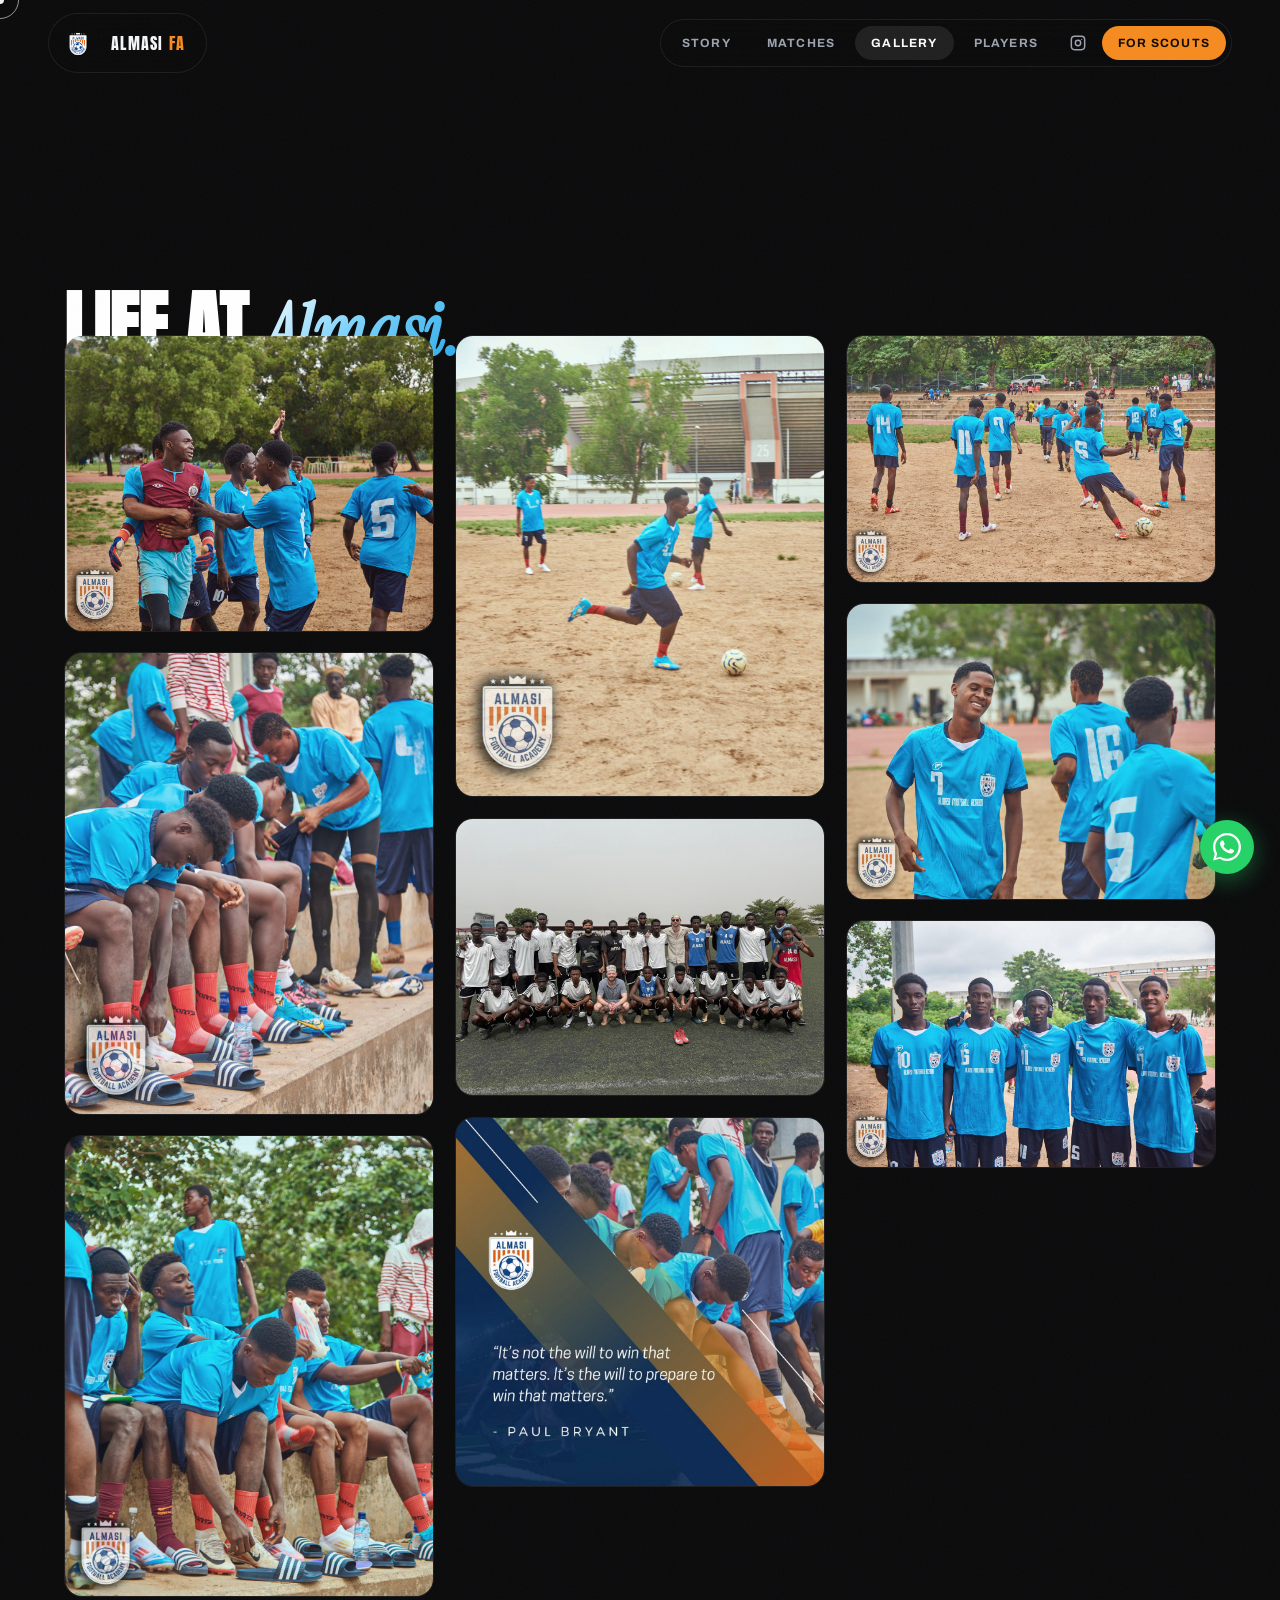
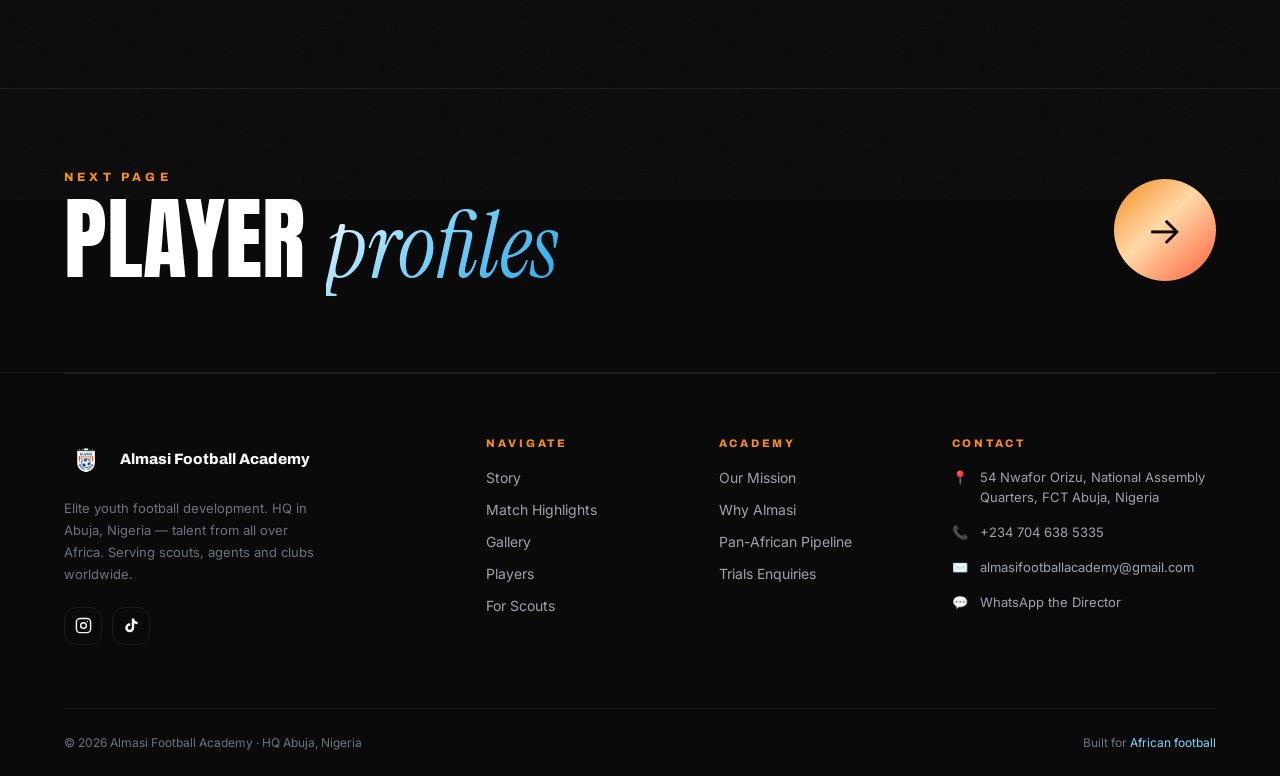
==== gallery.html @ 1447844f "Multi-page site: split long scroll into six pages Home, Story, Matches, Gallery, Players and For Sco" ====
<!DOCTYPE html>
<html lang="en">
<head>
<meta charset="UTF-8"/>
<meta name="viewport" content="width=device-width, initial-scale=1.0"/>
<title>Gallery — Almasi Football Academy</title>
<meta name="description" content="Almasi Football Academy develops elite youth football talent from across Africa. Scout-first. Veo-filmed. U13–U19. HQ in Abuja, Nigeria."/>
<link rel="icon" type="image/png" href="assets/brand/almasi-crest.png"/>
<link rel="preconnect" href="https://fonts.googleapis.com"/>
<link rel="preconnect" href="https://fonts.gstatic.com" crossorigin/>
<link href="https://fonts.googleapis.com/css2?family=Anton&family=Archivo:wght@400;500;600;700;800;900&family=Instrument+Serif:ital@0;1&family=Inter:wght@300;400;500;600&display=swap" rel="stylesheet"/>
<link rel="stylesheet" href="assets/css/site.css"/>
</head>
<body>


<div class="grain"></div>
<div class="cursor"><div class="cursor-ring"></div><div class="cursor-dot"></div></div>

<!-- NAV -->
<nav id="nav">
  <div class="nav-inner">
    <a href="index.html" class="nav-brand" data-hover>
      <img src="assets/brand/almasi-crest.png" alt="Almasi crest"/>
      <b>ALMASI <em>FA</em></b>
    </a>
    <div class="nav-links">
      <a href="story.html" data-hover>Story</a>
      <a href="matches.html" data-hover>Matches</a>
      <a href="gallery.html" class="active" aria-current="page" data-hover>Gallery</a>
      <a href="players.html" data-hover>Players</a>
      <a href="https://www.instagram.com/almasifootballacademy/" target="_blank" rel="noopener" title="Instagram" data-hover style="padding:10px 12px;display:flex">
        <svg width="16" height="16" viewBox="0 0 24 24" fill="none" stroke="currentColor" stroke-width="2.2" stroke-linecap="round" stroke-linejoin="round"><rect x="2" y="2" width="20" height="20" rx="5" ry="5"/><circle cx="12" cy="12" r="4"/><circle cx="17.5" cy="6.5" r="1" fill="currentColor" stroke="none"/></svg>
      </a>
      <a href="scouts.html" class="cta" data-hover>For Scouts</a>
    </div>
    <button class="burger" id="burger" aria-label="Menu"><span></span><span></span><span></span></button>
  </div>
</nav>
<div class="mobile-menu" id="mmenu">
  <a href="story.html"><em>01</em>Story</a>
  <a href="matches.html"><em>02</em>Matches</a>
  <a href="gallery.html" class="active" aria-current="page"><em>03</em>Gallery</a>
  <a href="players.html"><em>04</em>Players</a>
  <a href="scouts.html" style="color:var(--orange-hot)"><em>05</em>For Scouts</a>
  <a href="https://www.instagram.com/almasifootballacademy/" target="_blank" rel="noopener"><em>06</em>Instagram</a>
</div>

<!-- GALLERY -->
<section id="gallery" class="page-first">
  <div class="wrap">
    <div class="gal-head">
      <div>
        <div class="kicker" data-reveal><i></i><span>Gallery</span></div>
        <h2 class="h2"><span class="mask-line"><span>Life at <span class="serif">Almasi.</span></span></span></h2>
      </div>
    </div>
    <div class="gal-cols">
      <div class="gal-col" data-speed="0">
        <div class="g-item" data-hover><img src="assets/images/goal-celebration.jpeg" alt="Goal celebration" loading="lazy"/></div>
        <div class="g-item" data-hover><img src="assets/images/pre-match-boots.jpeg" alt="Pre-match preparation" loading="lazy"/></div>
        <div class="g-item" data-hover><img src="assets/images/squad-moment.jpeg" alt="Squad moment" loading="lazy"/></div>
      </div>
      <div class="gal-col" data-speed="-60">
        <div class="g-item" data-hover><img src="assets/images/training-drills.jpeg" alt="Training session" loading="lazy"/></div>
        <div class="g-item" data-hover><img src="assets/images/scout-visit-squad.jpeg" alt="International scout visit" loading="lazy"/></div>
        <div class="g-item" data-hover><img src="assets/images/squad-july.jpeg" alt="Squad training" loading="lazy"/></div>
      </div>
      <div class="gal-col" data-speed="40">
        <div class="g-item" data-hover><img src="assets/images/match-action-2.jpeg" alt="Match action" loading="lazy"/></div>
        <div class="g-item" data-hover><img src="assets/images/hero-player-blue.jpeg" alt="Player in Almasi kit" loading="lazy"/></div>
        <div class="g-item" data-hover><img src="assets/images/gallery-extra.jpeg" alt="Life at the academy" loading="lazy"/></div>
      </div>
    </div>
  </div>
</section>
<div id="lightbox"><span id="lb-close" data-hover>×</span><img id="lb-img" src="" alt=""/></div>

<!-- NEXT PAGE -->
<section class="next-page">
  <div class="wrap">
    <a class="np-link" href="players.html" data-hover>
      <div><span class="np-label">Next page</span><span class="h2">Player <span class="serif">profiles</span></span></div>
      <span class="np-arrow">→</span>
    </a>
  </div>
</section>

<!-- FOOTER -->
<footer>
  <div class="wrap">
    <div class="foot-grid">
      <div>
        <div class="foot-logo">
          <img src="assets/brand/almasi-crest.png" alt="Almasi crest"/>
          Almasi Football Academy
        </div>
        <p class="foot-tag">Elite youth football development. HQ in Abuja, Nigeria — talent from all over Africa. Serving scouts, agents and clubs worldwide.</p>
        <div class="socials">
          <a href="https://www.instagram.com/almasifootballacademy/" target="_blank" rel="noopener" class="social" title="Instagram" data-hover>
            <svg width="17" height="17" viewBox="0 0 24 24" fill="none" stroke="currentColor" stroke-width="2" stroke-linecap="round" stroke-linejoin="round"><rect x="2" y="2" width="20" height="20" rx="5" ry="5"/><circle cx="12" cy="12" r="4"/><circle cx="17.5" cy="6.5" r="1" fill="currentColor" stroke="none"/></svg>
          </a>
          <a href="https://www.tiktok.com/@almasi.football.a" target="_blank" rel="noopener" class="social" title="TikTok" data-hover>
            <svg width="17" height="17" viewBox="0 0 24 24" fill="currentColor"><path d="M19.59 6.69a4.83 4.83 0 01-3.77-4.25V2h-3.45v13.67a2.89 2.89 0 01-2.88 2.5 2.89 2.89 0 01-2.89-2.89 2.89 2.89 0 012.89-2.89c.28 0 .54.04.79.1V9.01a6.33 6.33 0 00-.79-.05 6.34 6.34 0 00-6.34 6.34 6.34 6.34 0 006.34 6.34 6.34 6.34 0 006.33-6.34V8.69a8.18 8.18 0 004.79 1.54V6.78a4.85 4.85 0 01-1.02-.09z"/></svg>
          </a>
        </div>
      </div>
      <div class="foot-col">
        <h5>Navigate</h5>
        <ul>
          <li><a href="story.html" data-hover>Story</a></li>
          <li><a href="matches.html" data-hover>Match Highlights</a></li>
          <li><a href="gallery.html" data-hover>Gallery</a></li>
          <li><a href="players.html" data-hover>Players</a></li>
          <li><a href="scouts.html" data-hover>For Scouts</a></li>
        </ul>
      </div>
      <div class="foot-col">
        <h5>Academy</h5>
        <ul>
          <li><a href="story.html" data-hover>Our Mission</a></li>
          <li><a href="scouts.html#why" data-hover>Why Almasi</a></li>
          <li><a href="story.html#pipeline" data-hover>Pan-African Pipeline</a></li>
          <li><a href="mailto:almasifootballacademy@gmail.com" data-hover>Trials Enquiries</a></li>
        </ul>
      </div>
      <div class="foot-col">
        <h5>Contact</h5>
        <div class="foot-contact">
          <div class="fc"><span>📍</span><span>54 Nwafor Orizu, National Assembly Quarters, FCT Abuja, Nigeria</span></div>
          <div class="fc"><span>📞</span><a href="tel:+2347046385335">+234 704 638 5335</a></div>
          <div class="fc"><span>✉️</span><a href="mailto:almasifootballacademy@gmail.com">almasifootballacademy@gmail.com</a></div>
          <div class="fc"><span>💬</span><a href="https://wa.me/2347046385335" target="_blank" rel="noopener">WhatsApp the Director</a></div>
        </div>
      </div>
    </div>
    <div class="foot-bottom">
      <p>© 2026 Almasi Football Academy · HQ Abuja, Nigeria</p>
      <p>Built for <span>African football</span></p>
    </div>
  </div>
</footer>

<!-- WA FLOAT -->
<a href="https://wa.me/2347046385335" target="_blank" rel="noopener" class="wa-float" title="WhatsApp the Director" data-hover>
  <svg viewBox="0 0 24 24"><path d="M17.472 14.382c-.297-.149-1.758-.867-2.03-.967-.273-.099-.471-.148-.67.15-.197.297-.767.966-.94 1.164-.173.199-.347.223-.644.075-.297-.15-1.255-.463-2.39-1.475-.883-.788-1.48-1.761-1.653-2.059-.173-.297-.018-.458.13-.606.134-.133.298-.347.446-.52.149-.174.198-.298.298-.497.099-.198.05-.371-.025-.52-.075-.149-.669-1.612-.916-2.207-.242-.579-.487-.5-.669-.51-.173-.008-.371-.01-.57-.01-.198 0-.52.074-.792.372-.272.297-1.04 1.016-1.04 2.479 0 1.462 1.065 2.875 1.213 3.074.149.198 2.096 3.2 5.077 4.487.709.306 1.262.489 1.694.625.712.227 1.36.195 1.871.118.571-.085 1.758-.719 2.006-1.413.248-.694.248-1.289.173-1.413-.074-.124-.272-.198-.57-.347z"/><path d="M12 0C5.373 0 0 5.373 0 12c0 2.125.557 4.126 1.527 5.862L.057 23.5l5.806-1.524A11.94 11.94 0 0012 24c6.627 0 12-5.373 12-12S18.627 0 12 0zm0 22c-1.891 0-3.667-.5-5.197-1.375l-.37-.219-3.845 1.009 1.028-3.758-.239-.388A9.954 9.954 0 012 12C2 6.477 6.477 2 12 2s10 4.477 10 10-4.477 10-10 10z"/></svg>
</a>

<script src="https://cdnjs.cloudflare.com/ajax/libs/gsap/3.12.5/gsap.min.js"></script>
<script src="https://cdnjs.cloudflare.com/ajax/libs/gsap/3.12.5/ScrollTrigger.min.js"></script>
<script src="https://cdn.jsdelivr.net/npm/lenis@1.1.14/dist/lenis.min.js"></script>
<script src="assets/js/site.js"></script>
</body>
</html>
---- assets/css/site.css ----
/* ══════════ TOKENS — MIDNIGHT GLOW ══════════ */
*,*::before,*::after{box-sizing:border-box;margin:0;padding:0}
:root{
  --bg:#0A0A0B;
  --card:#1A1A1C;
  --card-2:#141416;
  --blue:#1FA5E6;
  --cyan:#7DD3FC;
  --orange:#F68B1F;
  --orange-hot:#FF9C33;
  --white:#F4F6F8;
  --muted:#9CA3AF;
  --dim:#6B7280;
  --line:rgba(255,255,255,.08);
  --g-fire:linear-gradient(137deg,#F68B1F 0%,#FFD9A8 45%,#FF5E3A 100%);
  --g-ice:linear-gradient(137deg,#FFFFFF 0%,#7DD3FC 45%,#1FA5E6 100%);
  --g-royal:linear-gradient(137deg,#4361EE 0%,#E0AEFF 45%,#F72585 100%);
  --font-d:'Anton',sans-serif;
  --font-u:'Archivo',sans-serif;
  --font-serif:'Instrument Serif',serif;
  --font-b:'Inter',sans-serif;
  --ease-out:cubic-bezier(.16,1,.3,1);
}
html{scroll-behavior:auto}
html.lenis,html.lenis body{height:auto}
.lenis.lenis-smooth{scroll-behavior:auto!important}
body{font-family:var(--font-b);background:var(--bg);color:var(--white);-webkit-font-smoothing:antialiased;overflow-x:hidden}
img{display:block;max-width:100%}
a{text-decoration:none;color:inherit}
ul{list-style:none}
button{cursor:pointer;border:none;background:none;font-family:inherit;color:inherit}
::selection{background:rgba(246,139,31,.6);color:#fff}

/* ══════════ GRAIN + CURSOR ══════════ */
.grain{position:fixed;inset:-100%;z-index:2000;pointer-events:none;opacity:.04;
  background-image:url("data:image/svg+xml,%3Csvg xmlns='http://www.w3.org/2000/svg' width='300' height='300'%3E%3Cfilter id='n'%3E%3CfeTurbulence type='fractalNoise' baseFrequency='0.9' numOctaves='2'/%3E%3C/filter%3E%3Crect width='300' height='300' filter='url(%23n)' opacity='1'/%3E%3C/svg%3E");
  animation:grain 8s steps(10) infinite}
@keyframes grain{0%,100%{transform:translate(0,0)}10%{transform:translate(-5%,-8%)}20%{transform:translate(-13%,3%)}30%{transform:translate(7%,-10%)}40%{transform:translate(-5%,13%)}50%{transform:translate(-12%,5%)}60%{transform:translate(13%,0)}70%{transform:translate(0,8%)}80%{transform:translate(3%,13%)}90%{transform:translate(-8%,8%)}}
.cursor{position:fixed;top:0;left:0;z-index:3000;pointer-events:none;mix-blend-mode:difference}
.cursor-dot{width:8px;height:8px;background:#fff;border-radius:50%;position:absolute;transform:translate(-50%,-50%)}
.cursor-ring{width:38px;height:38px;border:1px solid rgba(255,255,255,.6);border-radius:50%;position:absolute;transform:translate(-50%,-50%);transition:width .35s var(--ease-out),height .35s var(--ease-out)}
.cursor.is-hover .cursor-ring{width:64px;height:64px}
@media(hover:none){.cursor{display:none}}

/* ══════════ PRELOADER ══════════ */
#preloader{position:fixed;inset:0;z-index:5000;background:var(--bg);display:flex;flex-direction:column;align-items:center;justify-content:center;gap:26px}
#preloader::before{content:'';position:absolute;width:min(70vw,560px);height:min(70vw,560px);border-radius:50%;background:radial-gradient(circle,rgba(31,165,230,.16),transparent 65%);filter:blur(40px)}
.pre-crest{width:clamp(110px,20vw,180px);position:relative}
.pre-crest img{width:100%;filter:drop-shadow(0 0 44px rgba(31,165,230,.45))}
.pre-count{font-family:var(--font-d);font-size:clamp(54px,9vw,100px);line-height:1;letter-spacing:.02em;font-variant-numeric:tabular-nums;position:relative}
.pre-count span{background:var(--g-fire);-webkit-background-clip:text;background-clip:text;color:transparent}
.pre-label{font-family:var(--font-u);font-size:11px;font-weight:800;letter-spacing:.5em;text-transform:uppercase;color:var(--dim);position:relative}
.pre-bar{width:min(320px,60vw);height:2px;background:rgba(255,255,255,.1);overflow:hidden;border-radius:2px;position:relative}
.pre-bar i{display:block;height:100%;width:0;background:var(--g-ice)}

/* ══════════ NAV ══════════ */
#nav{position:fixed;top:0;left:0;right:0;z-index:1500;padding:0 clamp(20px,4vw,48px);transition:transform .5s var(--ease-out)}
#nav.hidden{transform:translateY(-110%)}
.nav-inner{height:86px;display:flex;align-items:center;justify-content:space-between;max-width:1600px;margin:0 auto}
.nav-brand{display:flex;align-items:center;gap:12px;background:rgba(10,10,11,.6);backdrop-filter:blur(18px);border:1px solid var(--line);padding:8px 20px 8px 8px;border-radius:99px}
.nav-brand img{width:42px;height:42px;object-fit:contain}
.nav-brand b{font-family:var(--font-d);font-weight:400;font-size:16px;letter-spacing:.08em}
.nav-brand b em{font-style:normal;color:var(--orange)}
.nav-links{display:flex;align-items:center;gap:4px;background:rgba(10,10,11,.6);backdrop-filter:blur(18px);border:1px solid var(--line);border-radius:99px;padding:5px}
.nav-links a{font-family:var(--font-u);font-size:12px;font-weight:700;letter-spacing:.1em;text-transform:uppercase;color:var(--muted);padding:10px 16px;border-radius:99px;transition:color .3s,background .3s}
.nav-links a:hover{color:#fff;background:rgba(255,255,255,.06)}
.nav-links a.cta{background:var(--orange);color:#140A00}
.nav-links a.cta:hover{background:var(--orange-hot)}
.burger{display:none;flex-direction:column;gap:5px;background:rgba(10,10,11,.6);backdrop-filter:blur(18px);border:1px solid var(--line);border-radius:99px;padding:17px 15px}
.burger span{width:22px;height:2px;background:#fff;border-radius:2px;transition:.35s var(--ease-out)}
.burger.open span:nth-child(1){transform:translateY(7px) rotate(45deg)}
.burger.open span:nth-child(2){opacity:0}
.burger.open span:nth-child(3){transform:translateY(-7px) rotate(-45deg)}
@media(max-width:880px){.nav-links{display:none}.burger{display:flex}}
.mobile-menu{position:fixed;inset:0;z-index:1400;background:rgba(10,10,11,.98);backdrop-filter:blur(20px);display:flex;flex-direction:column;justify-content:center;padding:0 10vw;gap:8px;clip-path:inset(0 0 100% 0);transition:clip-path .7s var(--ease-out)}
.mobile-menu.open{clip-path:inset(0 0 0% 0)}
.mobile-menu a{font-family:var(--font-d);font-size:clamp(38px,10vw,72px);text-transform:uppercase;color:var(--muted);line-height:1.12;display:flex;align-items:baseline;gap:16px}
.mobile-menu a em{font-family:var(--font-u);font-style:normal;font-size:12px;letter-spacing:.3em;color:var(--orange)}
.mobile-menu a:active,.mobile-menu a:hover{color:#fff}

/* ══════════ HERO — AFRICA MAP ══════════ */
#hero{position:relative;min-height:100svh;overflow:hidden;display:flex;align-items:center;padding:120px 0 60px}
.hero-bg-glow{position:absolute;inset:0;pointer-events:none}
.hero-bg-glow::before{content:'';position:absolute;top:-20%;right:-10%;width:60vw;height:60vw;border-radius:50%;background:radial-gradient(circle,rgba(31,165,230,.13),transparent 60%);filter:blur(50px)}
.hero-bg-glow::after{content:'';position:absolute;bottom:-30%;left:-10%;width:55vw;height:55vw;border-radius:50%;background:radial-gradient(circle,rgba(246,139,31,.1),transparent 60%);filter:blur(50px)}
#beams{position:absolute;inset:0;pointer-events:none;mix-blend-mode:screen}
.hero-grid{position:relative;z-index:2;display:grid;grid-template-columns:1.05fr .95fr;gap:clamp(24px,4vw,60px);align-items:center;max-width:1500px;margin:0 auto;padding:0 clamp(20px,5vw,72px);width:100%}
.hero-eyebrow{display:flex;align-items:center;gap:12px;margin-bottom:clamp(16px,2.4vh,26px)}
.hero-eyebrow img{width:36px;height:36px;object-fit:contain}
.hero-eyebrow span{font-family:var(--font-u);font-size:clamp(10px,1.1vw,13px);font-weight:800;letter-spacing:.32em;text-transform:uppercase;color:var(--muted)}
.hero-eyebrow .star{color:var(--orange);font-size:14px}
.hero-title{font-family:var(--font-d);text-transform:uppercase;line-height:.97;color:#fff;font-size:clamp(52px,7.6vw,124px);margin-bottom:clamp(18px,3vh,30px)}
.hero-title .line{display:block;overflow:hidden}
.hero-title .line>span{display:block;transform:translateY(112%)}
.hero-title .grad{background:var(--g-fire);-webkit-background-clip:text;background-clip:text;color:transparent}
.hero-title .serif{font-family:var(--font-serif);font-style:italic;text-transform:none;letter-spacing:0;font-size:.94em;background:var(--g-ice);-webkit-background-clip:text;background-clip:text;color:transparent}
.hero-sub{max-width:480px;font-size:clamp(14px,1.4vw,17px);line-height:1.75;color:var(--muted);margin-bottom:clamp(24px,4vh,36px)}
.hero-sub strong{color:var(--white)}
.hero-ctas{display:flex;gap:14px;flex-wrap:wrap;margin-bottom:clamp(26px,4vh,40px)}
.btn{position:relative;display:inline-flex;align-items:center;gap:10px;font-family:var(--font-u);font-weight:800;font-size:13px;letter-spacing:.12em;text-transform:uppercase;padding:18px 32px;border-radius:99px;overflow:hidden;transition:color .4s}
.btn .fill{position:absolute;inset:0;border-radius:99px;transform:scaleX(0);transform-origin:left;transition:transform .5s var(--ease-out);z-index:0}
.btn>*{position:relative;z-index:1}
.btn-solid{background:var(--orange);color:#140A00;box-shadow:0 8px 32px rgba(246,139,31,.35)}
.btn-solid .fill{background:#fff}
.btn-solid:hover .fill{transform:scaleX(1)}
.btn-ghost{border:1px solid rgba(255,255,255,.25);color:#fff}
.btn-ghost .fill{background:var(--blue)}
.btn-ghost:hover{color:#04121C;border-color:var(--blue)}
.btn-ghost:hover .fill{transform:scaleX(1)}
.hero-ticks{display:flex;flex-wrap:wrap;gap:18px}
.hero-tick{display:flex;align-items:center;gap:8px;font-size:13px;color:var(--dim)}
.hero-tick::before{content:'✓';color:var(--blue);font-weight:700}

/* Africa map panel */
.map-wrap{position:relative;aspect-ratio:8/9;max-height:78svh;margin:0 auto;width:100%}
.map-glow{position:absolute;inset:6%;border-radius:50%;background:radial-gradient(circle,rgba(31,165,230,.14),rgba(246,139,31,.06) 55%,transparent 72%);filter:blur(46px);pointer-events:none}
#africa-svg{position:relative;width:100%;height:100%;overflow:visible}
.country{fill:rgba(255,255,255,.035);stroke:rgba(255,255,255,.1);stroke-width:.7;vector-effect:non-scaling-stroke;transition:fill .5s}
.country.hl{fill:rgba(31,165,230,.22);stroke:rgba(125,211,252,.6)}
.country.hq{fill:rgba(246,139,31,.3);stroke:var(--orange)}
.route{fill:none;stroke:url(#routeGrad);stroke-width:1.6;stroke-linecap:round;opacity:.85}
.node{fill:var(--cyan)}
.node-ring{fill:none;stroke:var(--cyan);opacity:.5}
.spark{fill:#fff;filter:drop-shadow(0 0 6px var(--orange-hot))}
.abuja-ring{fill:none;stroke:var(--orange);stroke-width:1.4}
.map-label{font-family:var(--font-u);font-size:11.5px;font-weight:800;letter-spacing:.14em;fill:rgba(255,255,255,.85);text-transform:uppercase}
.map-label.dim{fill:rgba(255,255,255,.4);font-weight:600;letter-spacing:.1em;font-size:10px}
.map-crest{filter:drop-shadow(0 6px 18px rgba(0,0,0,.6)) drop-shadow(0 0 22px rgba(246,139,31,.35))}
.map-caption{position:absolute;left:0;bottom:-6px;display:flex;align-items:center;gap:10px;font-family:var(--font-u);font-size:11px;font-weight:700;letter-spacing:.2em;text-transform:uppercase;color:var(--dim)}
.map-caption i{width:26px;height:2px;background:var(--g-fire)}
@media(max-width:980px){
  .hero-grid{grid-template-columns:1fr}
  #hero{padding:110px 0 40px}
  .map-wrap{max-height:none;max-width:520px;margin-top:8px}
  .map-wrap{opacity:.95}
}

/* ══════════ MARQUEE ══════════ */
.marquee{position:relative;z-index:5;border-top:1px solid var(--line);border-bottom:1px solid var(--line);background:var(--bg);overflow:hidden;padding:18px 0}
.marquee-track{display:flex;gap:48px;width:max-content;will-change:transform;align-items:center}
.marquee-track span{font-family:var(--font-d);font-size:clamp(16px,2vw,24px);text-transform:uppercase;letter-spacing:.06em;color:transparent;-webkit-text-stroke:1px rgba(255,255,255,.3);white-space:nowrap}
.marquee-track span.star{color:var(--orange);-webkit-text-stroke:0;font-size:.8em}

/* ══════════ SHARED ══════════ */
section{position:relative}
.wrap{max-width:1500px;margin:0 auto;padding:0 clamp(20px,5vw,72px)}
.kicker{display:flex;align-items:center;gap:14px;margin-bottom:20px}
.kicker img{width:30px;height:30px;object-fit:contain}
.kicker i{width:44px;height:2px;background:var(--g-fire);border-radius:2px}
.kicker span{font-family:var(--font-u);font-size:12px;font-weight:800;letter-spacing:.35em;text-transform:uppercase;color:var(--orange)}
.h2{font-family:var(--font-d);text-transform:uppercase;font-size:clamp(36px,5.6vw,88px);line-height:.98;color:#fff}
.h2 .serif{font-family:var(--font-serif);font-style:italic;text-transform:none;letter-spacing:0;background:var(--g-ice);-webkit-background-clip:text;background-clip:text;color:transparent}
.h2 .fire{background:var(--g-fire);-webkit-background-clip:text;background-clip:text;color:transparent}
.lead{font-size:clamp(15px,1.5vw,18px);line-height:1.75;color:var(--muted);max-width:560px}
.lead strong{color:var(--white);font-weight:600}
[data-reveal]{opacity:0;transform:translateY(46px)}
.mask-line{overflow:hidden}
.mask-line>span{display:block;transform:translateY(112%)}

/* ══════════ STATS ══════════ */
#stats{padding:clamp(80px,12vh,150px) 0}
.stats-grid{display:grid;grid-template-columns:repeat(5,1fr);border-left:1px solid var(--line)}
.stat{border-right:1px solid var(--line);padding:clamp(18px,2.5vw,36px);display:flex;flex-direction:column;gap:14px}
.stat-num{font-family:var(--font-d);font-size:clamp(44px,5.6vw,92px);line-height:1;font-variant-numeric:tabular-nums;background:var(--g-ice);-webkit-background-clip:text;background-clip:text;color:transparent}
.stat-num em{font-style:normal;background:var(--g-fire);-webkit-background-clip:text;background-clip:text;color:transparent}
.stat-label{font-family:var(--font-u);font-size:12px;font-weight:700;letter-spacing:.16em;text-transform:uppercase;color:var(--dim);line-height:1.6}
@media(max-width:900px){.stats-grid{grid-template-columns:repeat(2,1fr)}.stat:nth-child(5){grid-column:span 2}}

/* ══════════ SIGNED IN EUROPE ══════════ */
#signed-eu{padding:clamp(90px,14vh,180px) 0;border-top:1px solid var(--line);overflow:hidden}
#signed-eu::before{content:'';position:absolute;top:-10%;left:50%;transform:translateX(-50%);width:80vw;height:60%;background:radial-gradient(50% 60% at 50% 20%,rgba(246,139,31,.09),transparent 70%);pointer-events:none}
.signed-head{text-align:center;max-width:860px;margin:0 auto clamp(44px,7vh,72px);position:relative}
.signed-head .kicker{justify-content:center}
.signed-grid{display:grid;grid-template-columns:1fr 1fr;gap:clamp(24px,3.4vw,44px);max-width:1060px;margin:0 auto}
.sg-card{position:relative;display:flex;flex-direction:column}
.sg-card .halo{position:absolute;inset:0;opacity:.4;border-radius:40px;pointer-events:none;filter:blur(45px);transition:opacity .5s}
.sg-card:hover .halo{opacity:.7}
.sg-face{position:relative;z-index:2;border-radius:40px;overflow:hidden;border:6px solid transparent;display:flex;flex-direction:column}
.sg-media{position:relative;aspect-ratio:4/3.4;overflow:hidden}
.sg-media img{width:100%;height:100%;object-fit:cover;transition:transform .8s var(--ease-out)}
.sg-card:hover .sg-media img{transform:scale(1.05)}
.sg-media::after{content:'';position:absolute;inset:0;background:linear-gradient(180deg,transparent 55%,rgba(16,16,18,.9))}
.sg-official{position:absolute;top:16px;left:16px;z-index:2;display:flex;align-items:center;gap:8px;font-family:var(--font-u);font-size:11px;font-weight:800;letter-spacing:.16em;text-transform:uppercase;color:#140A00;background:var(--g-fire);border-radius:99px;padding:8px 15px}
.sg-body{padding:22px 26px 26px;background:transparent}
.sg-club{font-family:var(--font-u);font-size:12px;font-weight:800;letter-spacing:.2em;text-transform:uppercase;color:var(--cyan);margin-bottom:8px}
.sg-name{font-family:var(--font-d);font-size:clamp(24px,2.6vw,34px);text-transform:uppercase;line-height:1.05;margin-bottom:8px}
.sg-desc{font-size:13.5px;color:var(--muted);line-height:1.65;margin-bottom:18px}
.sg-desc b{color:var(--white)}
.sg-link{display:inline-flex;align-items:center;gap:9px;font-family:var(--font-u);font-size:12px;font-weight:800;letter-spacing:.12em;text-transform:uppercase;color:var(--orange-hot);transition:gap .3s}
.sg-link:hover{gap:14px}
.signed-cta{margin-top:clamp(36px,6vh,56px);text-align:center;position:relative}
.btn-ig{background:linear-gradient(45deg,#F58529,#DD2A7B 55%,#8134AF);color:#fff}
.btn-ig .fill{background:#fff}
.btn-ig:hover{color:#8134AF}
.btn-ig:hover .fill{transform:scaleX(1)}
@media(max-width:860px){.signed-grid{grid-template-columns:1fr}}

/* ══════════ STORY (video media) ══════════ */
#story{padding:clamp(90px,14vh,180px) 0;overflow:hidden}
.story-grid{display:grid;grid-template-columns:1.05fr .95fr;gap:clamp(40px,6vw,100px);align-items:center}
.story-media{position:relative;border-radius:28px;overflow:hidden;aspect-ratio:16/10;border:1px solid var(--line);box-shadow:0 30px 90px rgba(0,0,0,.5)}
.story-media video,.story-media img{width:100%;height:100%;object-fit:cover}
.story-media::after{content:'';position:absolute;inset:0;background:linear-gradient(200deg,transparent 60%,rgba(10,10,11,.7));pointer-events:none}
.story-glow{position:absolute;inset:-6%;z-index:-1;border-radius:40px;background:var(--g-ice);opacity:.14;filter:blur(45px);pointer-events:none}
.story-chip{position:absolute;left:18px;bottom:18px;z-index:2;display:flex;align-items:center;gap:12px;background:rgba(10,10,11,.8);backdrop-filter:blur(14px);border:1px solid var(--line);border-radius:16px;padding:14px 18px}
.story-chip .cam{width:38px;height:38px;border-radius:10px;background:var(--g-fire);display:flex;align-items:center;justify-content:center;font-size:17px}
.story-chip strong{display:block;font-family:var(--font-u);font-size:13px;font-weight:800}
.story-chip span{font-size:11.5px;color:var(--muted)}
.mv-row{display:grid;grid-template-columns:1fr 1fr;gap:14px;margin-top:36px}
.mv{border:1px solid var(--line);border-radius:18px;padding:22px;background:var(--card-2);transition:border-color .4s,transform .4s}
.mv:hover{border-color:rgba(31,165,230,.5);transform:translateY(-4px)}
.mv h4{font-family:var(--font-u);font-size:11px;font-weight:800;letter-spacing:.25em;text-transform:uppercase;color:var(--cyan);margin-bottom:10px}
.mv p{font-size:13.5px;color:var(--muted);line-height:1.65}
.signed{margin-top:16px;position:relative;border-radius:18px;padding:22px;overflow:hidden;display:flex;gap:16px;align-items:flex-start;
  background:linear-gradient(var(--card),var(--card)) padding-box,var(--g-fire) border-box;border:2px solid transparent}
.signed .globe{font-size:22px;line-height:1.2}
.signed strong{display:block;font-family:var(--font-u);font-size:15px;font-weight:800;background:var(--g-fire);-webkit-background-clip:text;background-clip:text;color:transparent;margin-bottom:5px}
.signed span{font-size:13.5px;color:var(--muted);line-height:1.6}
@media(max-width:900px){.story-grid{grid-template-columns:1fr}}

/* ══════════ PIPELINE ══════════ */
#pipeline{padding:clamp(90px,14vh,180px) 0;border-top:1px solid var(--line);overflow:hidden}
#pipeline .crest-wm{position:absolute;right:-5%;top:8%;width:min(40vw,480px);opacity:.05;pointer-events:none;transform:rotate(8deg)}
.pipe-head{max-width:900px;margin-bottom:clamp(36px,6vh,64px);position:relative}
.nations{display:flex;flex-wrap:wrap;gap:12px;margin-top:40px;position:relative}
.nation{display:flex;align-items:center;gap:12px;border:1px solid var(--line);border-radius:99px;padding:14px 26px;font-family:var(--font-u);font-weight:700;font-size:clamp(14px,1.6vw,18px);background:var(--card-2);transition:border-color .4s,transform .4s,box-shadow .4s}
.nation:hover{border-color:var(--blue);transform:translateY(-3px);box-shadow:0 10px 30px rgba(31,165,230,.2)}
.nation .fl{font-size:clamp(18px,2vw,24px)}
.pipe-photo{margin-top:clamp(44px,8vh,80px);position:relative;border-radius:28px;overflow:hidden;aspect-ratio:21/9;min-height:280px;border:1px solid var(--line)}
.pipe-photo img{width:100%;height:125%;object-fit:cover;will-change:transform}
.pipe-photo::after{content:'';position:absolute;inset:0;background:linear-gradient(180deg,rgba(10,10,11,.25),rgba(10,10,11,.8))}
.pipe-photo figcaption{position:absolute;left:clamp(18px,3vw,36px);bottom:clamp(16px,3vh,28px);z-index:2}
.pipe-photo figcaption p{font-family:var(--font-u);font-weight:800;font-size:clamp(14px,1.6vw,18px)}
.pipe-photo figcaption span{font-size:12.5px;color:var(--orange-hot);letter-spacing:.15em;text-transform:uppercase}

/* ══════════ WHY — GLOW CARDS (reference recipe) ══════════ */
#why{padding:clamp(90px,14vh,180px) 0}
.why-head{text-align:center;max-width:860px;margin:0 auto clamp(50px,8vh,84px)}
.why-head .kicker{justify-content:center}
.glow-grid{display:grid;grid-template-columns:repeat(3,1fr);gap:clamp(24px,3vw,40px);max-width:1060px;margin:0 auto}
.gcard{position:relative;display:flex;flex-direction:column;width:100%;max-width:320px;margin:0 auto}
.gcard .halo{position:absolute;inset:0;height:100%;opacity:.55;border-radius:40px;pointer-events:none;filter:blur(45px);transition:opacity .5s}
.gcard:hover .halo{opacity:.85}
.gcard .face{position:relative;z-index:10;height:100%;min-height:320px;border-radius:40px;overflow:hidden;border:6px solid transparent;
  padding:28px;display:flex;flex-direction:column;justify-content:space-between;transform-style:preserve-3d}
.gcard .face p{font-size:14px;line-height:1.6;color:var(--muted)}
.gcard .face h3{color:#fff;font-family:var(--font-u);font-weight:700;font-size:21px;letter-spacing:-.01em;margin-bottom:12px}
.gcard .gicon{color:rgba(255,255,255,.92)}
.gcard .gicon svg{width:34px;height:34px}
@media(max-width:900px){.glow-grid{grid-template-columns:1fr;gap:40px}}

/* ══════════ VISIT ══════════ */
#visit{padding:clamp(90px,14vh,180px) 0;border-top:1px solid var(--line);overflow:hidden}
.visit-grid{display:grid;grid-template-columns:1fr 1fr;gap:clamp(40px,6vw,100px);align-items:center}
.visit-media{position:relative;border-radius:28px;overflow:hidden;aspect-ratio:4/3;border:1px solid var(--line)}
.visit-media img{width:100%;height:120%;object-fit:cover;object-position:center top;will-change:transform}
.visit-glow{position:absolute;inset:-5%;z-index:-1;border-radius:40px;background:var(--g-royal);opacity:.14;filter:blur(45px)}
.visit-badge{position:absolute;top:18px;right:18px;z-index:2;background:var(--orange);color:#140A00;font-family:var(--font-u);font-size:11px;font-weight:800;letter-spacing:.14em;text-transform:uppercase;padding:9px 15px;border-radius:10px}
.visit-points{margin-top:40px;display:flex;flex-direction:column}
.vp{display:flex;gap:22px;padding:22px 0;border-top:1px solid var(--line)}
.vp:last-child{border-bottom:1px solid var(--line)}
.vp-num{font-family:var(--font-d);font-size:16px;color:var(--cyan);padding-top:3px}
.vp strong{display:block;font-family:var(--font-u);font-size:16px;font-weight:800;margin-bottom:6px}
.vp p{font-size:13.5px;color:var(--muted);line-height:1.65}
@media(max-width:900px){.visit-grid{grid-template-columns:1fr}}

/* ══════════ MATCHES ══════════ */
#matches{overflow:hidden;border-top:1px solid var(--line)}
.matches-pin{height:100svh;display:flex;flex-direction:column;justify-content:center;overflow:hidden}
.matches-head{padding:0 clamp(20px,5vw,72px);margin-bottom:clamp(28px,4vh,48px);display:flex;align-items:flex-end;justify-content:space-between;gap:24px;flex-wrap:wrap}
.matches-head .lead{max-width:360px}
.film-track{display:flex;gap:clamp(16px,2vw,28px);padding:0 clamp(20px,5vw,72px);width:max-content;will-change:transform}
.film-card{position:relative;width:clamp(300px,38vw,560px);border-radius:24px;overflow:hidden;border:1px solid var(--line);background:var(--card-2);flex-shrink:0}
.film-thumb{position:relative;aspect-ratio:16/9;overflow:hidden}
.film-thumb img{width:100%;height:100%;object-fit:cover;transition:transform .8s var(--ease-out);filter:saturate(.92)}
.film-card:hover .film-thumb img{transform:scale(1.07)}
.film-thumb::after{content:'';position:absolute;inset:0;background:linear-gradient(180deg,transparent 45%,rgba(10,10,11,.85))}
.veo{position:absolute;top:14px;left:14px;z-index:2;display:flex;align-items:center;gap:7px;background:rgba(10,10,11,.85);backdrop-filter:blur(8px);border:1px solid rgba(31,165,230,.5);border-radius:8px;padding:6px 12px;font-family:var(--font-u);font-size:11px;font-weight:800;letter-spacing:.12em;color:var(--cyan)}
.veo::before{content:'';width:7px;height:7px;border-radius:50%;background:#ff3b30;animation:pulse 1.6s infinite}
@keyframes pulse{0%,100%{opacity:1}50%{opacity:.35}}
.play-hint{position:absolute;inset:0;display:flex;align-items:center;justify-content:center;z-index:1}
.play-hint i{width:64px;height:64px;border-radius:50%;display:flex;align-items:center;justify-content:center;font-style:normal;font-size:18px;color:#140A00;background:var(--g-fire);box-shadow:0 10px 34px rgba(246,139,31,.4);transition:transform .4s var(--ease-out)}
.film-card:hover .play-hint i{transform:scale(1.15)}
.film-meta{padding:18px 22px;display:flex;align-items:center;justify-content:space-between;gap:12px}
.film-meta strong{font-family:var(--font-u);font-size:clamp(14px,1.4vw,17px);font-weight:800}
.film-meta span{font-size:12px;color:var(--dim);letter-spacing:.08em;text-transform:uppercase;white-space:nowrap}
.film-end{display:flex;align-items:center;justify-content:center;width:clamp(260px,30vw,420px);flex-shrink:0}
.film-end a{text-align:center}
.film-end .h2{font-size:clamp(26px,3vw,44px);margin-bottom:18px}
.matches-progress{margin:clamp(24px,4vh,40px) clamp(20px,5vw,72px) 0;height:2px;background:rgba(255,255,255,.1);border-radius:2px;overflow:hidden}
.matches-progress i{display:block;height:100%;width:0;background:var(--g-fire)}

/* ══════════ GALLERY ══════════ */
#gallery{padding:clamp(90px,14vh,180px) 0 clamp(60px,10vh,120px);border-top:1px solid var(--line);overflow:hidden}
.gal-head{display:flex;align-items:flex-end;justify-content:space-between;gap:24px;flex-wrap:wrap;margin-bottom:clamp(36px,6vh,60px)}
.gal-cols{display:grid;grid-template-columns:repeat(3,1fr);gap:clamp(12px,1.6vw,22px);align-items:start}
.gal-col{display:flex;flex-direction:column;gap:clamp(12px,1.6vw,22px);will-change:transform}
.g-item{position:relative;border-radius:18px;overflow:hidden;cursor:pointer;border:1px solid var(--line)}
.g-item img{width:100%;height:auto;transition:transform .8s var(--ease-out),filter .6s;filter:saturate(.88)}
.g-item:hover img{transform:scale(1.06);filter:saturate(1.05)}
.g-item::after{content:'+';position:absolute;right:14px;bottom:10px;font-family:var(--font-u);font-size:22px;color:#fff;opacity:0;transition:opacity .4s}
.g-item:hover::after{opacity:.9}
@media(max-width:700px){.gal-cols{grid-template-columns:repeat(2,1fr)}.gal-col:nth-child(3){display:none}}
#lightbox{position:fixed;inset:0;z-index:4000;background:rgba(5,5,6,.97);display:flex;align-items:center;justify-content:center;opacity:0;pointer-events:none;transition:opacity .4s}
#lightbox.open{opacity:1;pointer-events:auto}
#lightbox img{max-width:92vw;max-height:88vh;object-fit:contain;border-radius:14px}
#lb-close{position:absolute;top:22px;right:30px;font-size:40px;color:#fff;opacity:.6;transition:opacity .3s;line-height:1}
#lb-close:hover{opacity:1}

/* ══════════ PLAYERS — ROSTER ══════════ */
#players{padding:clamp(90px,14vh,180px) 0;border-top:1px solid var(--line);overflow:hidden}
.roster-head{display:flex;align-items:flex-end;justify-content:space-between;gap:24px;flex-wrap:wrap;margin-bottom:clamp(28px,4vh,44px)}
.roster-count{font-family:var(--font-u);font-size:13px;font-weight:700;letter-spacing:.1em;text-transform:uppercase;color:var(--dim)}
.roster-count b{color:var(--cyan);font-size:16px}
.filters{display:flex;flex-wrap:wrap;gap:10px;align-items:center;margin-bottom:clamp(28px,4vh,44px)}
.fchip{font-family:var(--font-u);font-size:12px;font-weight:800;letter-spacing:.1em;text-transform:uppercase;color:var(--muted);border:1px solid var(--line);background:var(--card-2);border-radius:99px;padding:11px 20px;transition:all .3s}
.fchip:hover{color:#fff;border-color:rgba(255,255,255,.3)}
.fchip.active{background:var(--orange);border-color:var(--orange);color:#140A00}
.fsel{font-family:var(--font-u);font-size:12px;font-weight:700;letter-spacing:.08em;text-transform:uppercase;color:var(--muted);border:1px solid var(--line);background:var(--card-2);border-radius:99px;padding:11px 18px;outline:none;-webkit-appearance:none;cursor:pointer}
.fsel:focus{border-color:var(--blue)}
.fsel option{background:var(--card);text-transform:none}
.roster{display:grid;grid-template-columns:repeat(auto-fill,minmax(215px,1fr));gap:clamp(14px,1.8vw,24px);perspective:1600px}
.r-card{position:relative;border-radius:24px;overflow:hidden;aspect-ratio:3/4;background:var(--card-2);border:1px solid var(--line);cursor:pointer;transform-style:preserve-3d;transition:border-color .4s}
.r-card:hover{border-color:rgba(31,165,230,.55)}
.r-card img{position:absolute;inset:0;width:100%;height:100%;object-fit:cover;object-position:center 12%;filter:saturate(.95);transition:transform .7s var(--ease-out)}
.r-card:hover img{transform:scale(1.05)}
.r-card::after{content:'';position:absolute;inset:0;background:linear-gradient(180deg,rgba(10,10,11,.1) 0%,transparent 30%,transparent 48%,rgba(10,10,11,.96) 100%)}
.r-meta{position:absolute;left:0;right:0;bottom:0;z-index:2;padding:16px 16px 14px}
.r-meta strong{display:block;font-family:var(--font-u);font-size:15.5px;font-weight:800;line-height:1.25;margin-bottom:4px}
.r-meta .r-pos{font-size:10.5px;letter-spacing:.16em;text-transform:uppercase;color:var(--cyan);display:block;margin-bottom:8px}
.r-tags{display:flex;gap:6px;flex-wrap:wrap}
.r-tag{font-size:10.5px;font-weight:600;color:rgba(255,255,255,.75);background:rgba(255,255,255,.08);backdrop-filter:blur(6px);border:1px solid rgba(255,255,255,.12);border-radius:99px;padding:3px 9px}
.r-yob{position:absolute;top:12px;right:12px;z-index:2;font-family:var(--font-d);font-size:13px;letter-spacing:.06em;color:#140A00;background:var(--g-fire);border-radius:9px;padding:5px 10px}
.r-signed{position:absolute;top:12px;left:12px;z-index:2;font-family:var(--font-u);font-size:10px;font-weight:800;letter-spacing:.1em;text-transform:uppercase;color:#140A00;background:var(--g-fire);border-radius:99px;padding:6px 11px;box-shadow:0 6px 18px rgba(246,139,31,.4)}
.r-view{position:absolute;top:12px;left:12px;z-index:2;font-family:var(--font-u);font-size:10px;font-weight:800;letter-spacing:.14em;text-transform:uppercase;color:#fff;background:rgba(10,10,11,.6);backdrop-filter:blur(8px);border:1px solid var(--line);border-radius:99px;padding:6px 11px;opacity:0;transform:translateY(-6px);transition:all .35s var(--ease-out)}
.r-card:hover .r-view{opacity:1;transform:translateY(0)}
.r-card.ghost{cursor:default;display:flex;align-items:center;justify-content:center;flex-direction:column;gap:12px;background:repeating-linear-gradient(45deg,var(--card-2),var(--card-2) 12px,#111113 12px,#111113 24px)}
.r-card.ghost::after{display:none}
.r-card.ghost .n{font-family:var(--font-d);font-size:44px;color:transparent;-webkit-text-stroke:1.5px rgba(255,255,255,.3)}
.r-card.ghost span{font-size:11px;letter-spacing:.18em;text-transform:uppercase;color:var(--dim);text-align:center;line-height:1.7;padding:0 14px}
.roster-empty{grid-column:1/-1;text-align:center;padding:60px 20px;color:var(--dim);font-size:15px;display:none}

/* player modal */
#pmodal{position:fixed;inset:0;z-index:4500;display:flex;align-items:center;justify-content:center;padding:20px;background:rgba(5,5,6,.92);backdrop-filter:blur(14px);opacity:0;pointer-events:none;transition:opacity .35s}
#pmodal.open{opacity:1;pointer-events:auto}
.pm-shell{position:relative;width:min(880px,100%);max-height:92svh;transform:translateY(24px) scale(.98);transition:transform .45s var(--ease-out)}
#pmodal.open .pm-shell{transform:translateY(0) scale(1)}
.pm-halo{position:absolute;inset:-3%;border-radius:48px;background:var(--g-ice);opacity:.25;filter:blur(45px);pointer-events:none}
.pm-card{position:relative;z-index:2;border-radius:36px;overflow:hidden;display:grid;grid-template-columns:minmax(0,340px) 1fr;
  background:linear-gradient(var(--card),var(--card)) padding-box,var(--g-ice) border-box;border:5px solid transparent;max-height:92svh}
.pm-photo{position:relative;background:#0F0F11;min-height:340px}
.pm-photo>img{width:100%;height:100%;object-fit:cover;object-position:center 10%;position:absolute;inset:0}
.pm-thumbs{position:absolute;left:12px;bottom:12px;z-index:2;display:flex;gap:8px}
.pm-thumb{width:52px;height:66px;border-radius:10px;overflow:hidden;border:2px solid rgba(255,255,255,.35);cursor:pointer;padding:0;transition:border-color .3s;background:#0F0F11}
.pm-thumb img{width:100%;height:100%;object-fit:cover}
.pm-thumb.active{border-color:var(--orange)}
.pm-body{padding:clamp(24px,3vw,38px);overflow-y:auto}
.pm-flag{font-size:26px;line-height:1}
.pm-name{font-family:var(--font-d);font-size:clamp(28px,3.4vw,44px);text-transform:uppercase;line-height:1;margin:10px 0 6px}
.pm-pos{font-family:var(--font-u);font-size:12px;font-weight:800;letter-spacing:.22em;text-transform:uppercase;color:var(--cyan);margin-bottom:22px}
.pm-stats{display:grid;grid-template-columns:1fr 1fr;gap:10px;margin-bottom:22px}
.pm-stat{border:1px solid var(--line);background:#111113;border-radius:14px;padding:13px 15px}
.pm-stat em{display:block;font-style:normal;font-family:var(--font-u);font-size:10px;font-weight:800;letter-spacing:.18em;text-transform:uppercase;color:var(--dim);margin-bottom:5px}
.pm-stat b{font-family:var(--font-u);font-size:15px;font-weight:800}
.pm-note{font-size:13px;color:var(--muted);line-height:1.7;margin-bottom:24px}
.pm-note b{color:var(--white)}
.pm-actions{display:flex;gap:10px;flex-wrap:wrap}
.pm-close{position:absolute;top:14px;right:14px;z-index:5;width:40px;height:40px;border-radius:50%;background:rgba(10,10,11,.7);backdrop-filter:blur(8px);border:1px solid var(--line);color:#fff;font-size:20px;line-height:1;display:flex;align-items:center;justify-content:center;transition:background .3s}
.pm-close:hover{background:var(--orange);color:#140A00}
@media(max-width:720px){.pm-card{grid-template-columns:1fr;overflow-y:auto}.pm-photo{aspect-ratio:3/3.2;min-height:0}}

.notify{margin-top:clamp(36px,6vh,56px);position:relative;border-radius:22px;padding:26px;overflow:hidden;display:flex;align-items:center;justify-content:space-between;gap:20px;flex-wrap:wrap;
  background:linear-gradient(var(--card),var(--card)) padding-box,var(--g-ice) border-box;border:2px solid transparent}
.notify h4{font-family:var(--font-u);font-size:16px;font-weight:800;margin-bottom:6px}
.notify p{font-size:13.5px;color:var(--muted)}
.notify-row{display:flex;gap:10px;flex:1;min-width:min(340px,100%)}
.inp{flex:1;background:#0F0F11;border:1px solid var(--line);border-radius:14px;padding:15px 18px;font-family:var(--font-b);font-size:14px;color:#fff;outline:none;transition:border-color .3s}
.inp::placeholder{color:var(--dim)}
.inp:focus{border-color:var(--blue)}
@media(max-width:520px){.notify-row{flex-direction:column}}

/* ══════════ SCOUTS ══════════ */
#scouts{padding:clamp(90px,14vh,180px) 0;border-top:1px solid var(--line)}
.scouts-grid{display:grid;grid-template-columns:1fr 1fr;gap:clamp(40px,6vw,100px);align-items:start}
.perks{margin-top:36px;display:flex;flex-direction:column}
.perk{display:flex;align-items:center;gap:16px;font-size:14.5px;padding:16px 0;border-top:1px solid var(--line)}
.perk:last-child{border-bottom:1px solid var(--line)}
.perk i{font-style:normal;width:36px;height:36px;border-radius:11px;background:rgba(31,165,230,.12);display:flex;align-items:center;justify-content:center;font-size:16px;flex-shrink:0}
.scout-actions{margin-top:34px;display:flex;flex-wrap:wrap;gap:14px}
.btn-wa{background:#25D366;color:#04140A}
.btn-wa .fill{background:#fff}
.btn-wa:hover .fill{transform:scaleX(1)}
.form-shell{position:relative}
.form-halo{position:absolute;inset:-4%;border-radius:48px;background:var(--g-royal);opacity:.3;filter:blur(45px);pointer-events:none}
.form-card{position:relative;z-index:2;border-radius:40px;padding:clamp(26px,3.4vw,44px);overflow:hidden;
  background:linear-gradient(var(--card),var(--card)) padding-box,var(--g-royal) border-box;border:6px solid transparent}
.form-card .crest-mini{position:absolute;right:26px;top:26px;width:50px;opacity:.95}
.form-card h3{font-family:var(--font-u);font-size:clamp(20px,2vw,26px);font-weight:800;margin-bottom:8px}
.form-card>p{font-size:13.5px;color:var(--muted);margin-bottom:28px}
.fg{margin-bottom:16px}
.fg label{display:block;font-family:var(--font-u);font-size:10.5px;font-weight:800;letter-spacing:.2em;text-transform:uppercase;color:var(--dim);margin-bottom:8px}
.fg input,.fg select,.fg textarea{width:100%;background:#0F0F11;border:1px solid var(--line);border-radius:13px;padding:14px 16px;font-family:var(--font-b);font-size:14px;color:#fff;outline:none;transition:border-color .3s;-webkit-appearance:none}
.fg input::placeholder,.fg textarea::placeholder{color:var(--dim)}
.fg input:focus,.fg select:focus,.fg textarea:focus{border-color:var(--blue)}
.fg select option{background:var(--card)}
.fg textarea{resize:vertical;min-height:90px}
.f2{display:grid;grid-template-columns:1fr 1fr;gap:14px}
.form-card .btn{width:100%;justify-content:center;margin-top:8px;border-radius:16px}
.form-card .btn .fill{border-radius:16px}
.form-note{text-align:center;font-size:12px;color:var(--dim);margin-top:14px}
@media(max-width:900px){.scouts-grid{grid-template-columns:1fr}.f2{grid-template-columns:1fr}}

/* ══════════ FOOTER ══════════ */
footer{border-top:1px solid var(--line);overflow:hidden}
.foot-hero{padding:clamp(70px,10vh,120px) 0 clamp(40px,6vh,60px);text-align:center;position:relative}
.foot-hero::before{content:'';position:absolute;top:0;left:50%;transform:translateX(-50%);width:70vw;height:100%;background:radial-gradient(50% 60% at 50% 30%,rgba(31,165,230,.1),transparent 70%);pointer-events:none}
.foot-hero .crest-big{width:clamp(110px,15vw,160px);margin:0 auto 30px;filter:drop-shadow(0 0 40px rgba(31,165,230,.4));position:relative}
.foot-hero .h2{font-size:clamp(44px,8vw,130px)}
.foot-hero .lead{margin:24px auto 32px;text-align:center}
.foot-grid{display:grid;grid-template-columns:2fr 1fr 1fr 1.4fr;gap:44px;padding:clamp(40px,7vh,70px) 0;border-top:1px solid var(--line)}
.foot-logo{display:flex;align-items:center;gap:12px;font-family:var(--font-u);font-weight:800;font-size:15px;margin-bottom:16px}
.foot-logo img{width:44px;height:44px;object-fit:contain}
.foot-tag{font-size:13px;color:var(--dim);line-height:1.7;max-width:250px;margin-bottom:22px}
.socials{display:flex;gap:10px}
.social{width:38px;height:38px;border:1px solid var(--line);border-radius:12px;display:flex;align-items:center;justify-content:center;transition:border-color .3s,background .3s,transform .3s}
.social:hover{border-color:var(--blue);background:rgba(31,165,230,.1);transform:translateY(-3px)}
.foot-col h5{font-family:var(--font-u);font-size:11px;font-weight:800;letter-spacing:.25em;text-transform:uppercase;color:var(--orange);margin-bottom:18px}
.foot-col ul{display:flex;flex-direction:column;gap:12px}
.foot-col ul a{font-size:14px;color:var(--muted);transition:color .3s}
.foot-col ul a:hover{color:#fff}
.foot-contact{display:flex;flex-direction:column;gap:14px}
.fc{display:flex;gap:12px;font-size:13px;color:var(--muted);line-height:1.6}
.fc a{color:var(--muted);transition:color .3s}
.fc a:hover{color:var(--cyan)}
.foot-bottom{border-top:1px solid var(--line);padding:26px 0;display:flex;justify-content:space-between;flex-wrap:wrap;gap:12px;font-size:12px;color:var(--dim)}
.foot-bottom span{color:var(--cyan)}
@media(max-width:900px){.foot-grid{grid-template-columns:1fr 1fr}}
@media(max-width:540px){.foot-grid{grid-template-columns:1fr}}

/* ══════════ WA FLOAT ══════════ */
.wa-float{position:fixed;bottom:26px;right:26px;z-index:1600;width:54px;height:54px;background:#25D366;border-radius:50%;display:flex;align-items:center;justify-content:center;box-shadow:0 6px 24px rgba(37,211,102,.4);transition:transform .3s var(--ease-out)}
.wa-float:hover{transform:scale(1.12)}
.wa-float svg{width:28px;height:28px;fill:#fff}

@media(prefers-reduced-motion:reduce){
  *,*::before,*::after{animation-duration:.01ms!important;animation-iteration-count:1!important;transition-duration:.01ms!important}
  [data-reveal],.hero-title .line>span,.mask-line>span{opacity:1!important;transform:none!important}
  .grain{display:none}
}

/* ══════════ MULTI-PAGE ══════════ */
.nav-links a.active{color:#fff;background:rgba(255,255,255,.09)}
.nav-links a.cta.active{background:var(--orange-hot);color:#140A00}
.mobile-menu a.active{color:#fff}
.page-first{padding-top:clamp(140px,19vh,210px)!important;border-top:0!important}

/* Home — explore tiles */
#explore{padding:clamp(80px,12vh,150px) 0;border-top:1px solid var(--line)}
.explore-head{display:flex;align-items:flex-end;justify-content:space-between;gap:24px;flex-wrap:wrap;margin-bottom:clamp(32px,5vh,56px)}
.explore-head .lead{max-width:420px}
.explore-grid{display:grid;grid-template-columns:repeat(3,1fr);grid-auto-rows:clamp(240px,27vw,360px);gap:clamp(12px,1.6vw,22px)}
.ex-card{position:relative;border-radius:24px;overflow:hidden;border:1px solid var(--line);display:flex;align-items:flex-end;isolation:isolate;background:var(--card-2)}
.ex-card.ex-wide{grid-column:span 2}
.ex-card img{position:absolute;inset:0;width:100%;height:100%;object-fit:cover;z-index:-2;transition:transform .9s var(--ease-out);filter:saturate(.9)}
.ex-card::after{content:'';position:absolute;inset:0;z-index:-1;background:linear-gradient(180deg,rgba(10,10,11,0) 25%,rgba(10,10,11,.94))}
.ex-card:hover img{transform:scale(1.06)}
.ex-card:hover{border-color:rgba(246,139,31,.5)}
.ex-body{padding:clamp(22px,2.4vw,34px);width:100%}
.ex-label{font-family:var(--font-u);font-size:11px;font-weight:800;letter-spacing:.2em;text-transform:uppercase;color:var(--orange-hot)}
.ex-body h3{font-family:var(--font-d);font-weight:400;font-size:clamp(32px,3.6vw,56px);text-transform:uppercase;line-height:.95;margin:8px 0 10px;color:#fff}
.ex-body p{color:var(--muted);font-size:14.5px;line-height:1.6;max-width:400px}
.ex-go{display:inline-flex;align-items:center;gap:10px;margin-top:16px;font-family:var(--font-u);font-size:12px;font-weight:800;letter-spacing:.12em;text-transform:uppercase;color:#fff}
.ex-go b{display:inline-flex;width:30px;height:30px;border-radius:50%;align-items:center;justify-content:center;background:var(--g-fire);color:#140A00;transition:transform .4s var(--ease-out)}
.ex-card:hover .ex-go b{transform:translateX(6px)}
@media(max-width:900px){.explore-grid{grid-template-columns:1fr 1fr}}
@media(max-width:600px){.explore-grid{grid-template-columns:1fr;grid-auto-rows:280px}.ex-card.ex-wide{grid-column:auto}}

/* Matches — grid instead of scroll-jacked film strip */
#matches{padding-bottom:clamp(80px,12vh,140px)}
.matches-pin{height:auto;display:block}
#matches .film-track{display:grid;grid-template-columns:repeat(auto-fill,minmax(min(100%,360px),1fr));width:auto}
#matches .film-card{width:auto}
#matches .film-end{width:auto;min-height:240px;border:1px dashed rgba(255,255,255,.18);border-radius:24px;padding:24px}
#matches .matches-progress{display:none}

/* Next-page band */
.next-page{border-top:1px solid var(--line);padding:clamp(56px,9vh,100px) 0}
.np-link{display:flex;align-items:center;justify-content:space-between;gap:24px}
.np-label{display:block;font-family:var(--font-u);font-size:12px;font-weight:800;letter-spacing:.35em;text-transform:uppercase;color:var(--orange);margin-bottom:12px}
.np-link .h2{font-size:clamp(40px,7vw,104px)}
.np-arrow{flex-shrink:0;width:clamp(64px,8vw,104px);height:clamp(64px,8vw,104px);border-radius:50%;display:flex;align-items:center;justify-content:center;background:var(--g-fire);color:#140A00;font-size:clamp(24px,3vw,38px);transition:transform .5s var(--ease-out)}
.np-link:hover .np-arrow{transform:translateX(10px)}
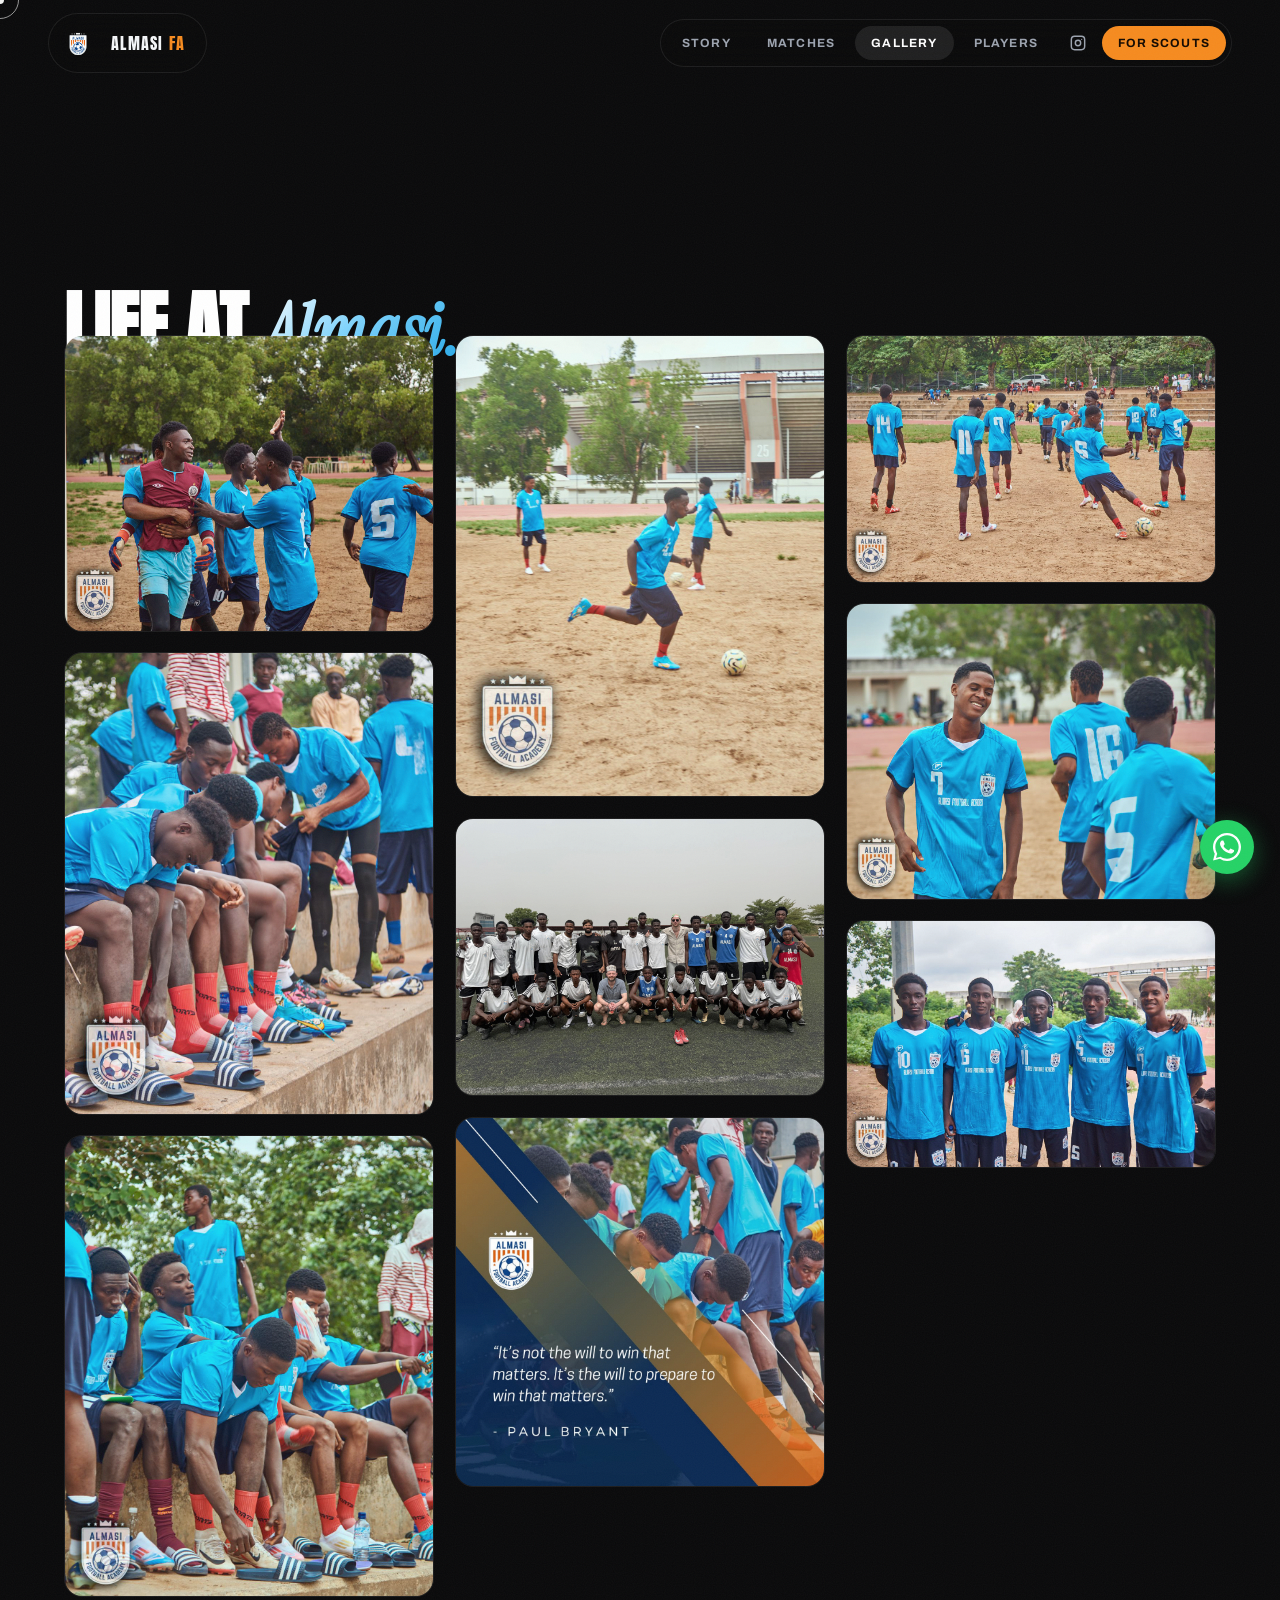
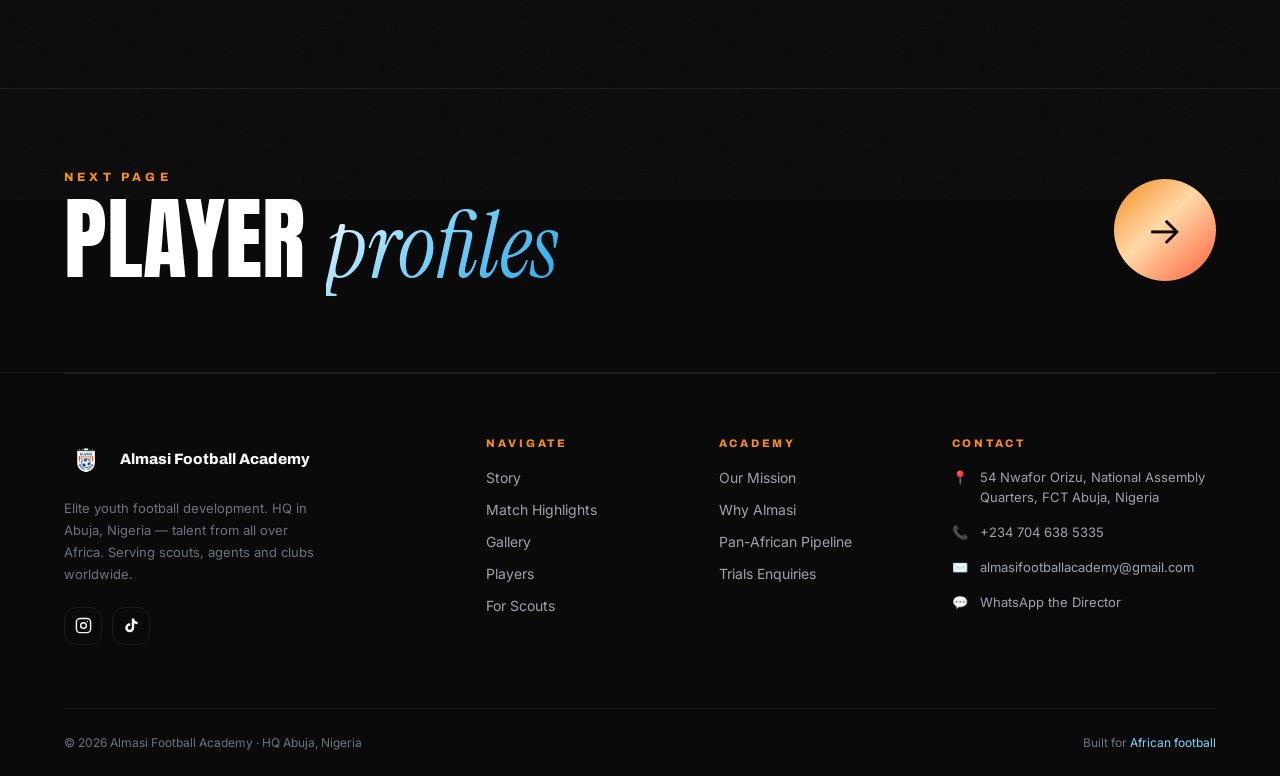
==== commit 6606e479: "Add 2026 season results, Africa Elite Cup title, head coach; fix Instagram links Instagram links poi" ====
--- a/gallery.html
+++ b/gallery.html
@@ -29,7 +29,7 @@
       <a href="matches.html" data-hover>Matches</a>
       <a href="gallery.html" class="active" aria-current="page" data-hover>Gallery</a>
       <a href="players.html" data-hover>Players</a>
-      <a href="https://www.instagram.com/almasifootballacademy/" target="_blank" rel="noopener" title="Instagram" data-hover style="padding:10px 12px;display:flex">
+      <a href="https://www.instagram.com/almasifootballclub/" target="_blank" rel="noopener" title="Instagram" data-hover style="padding:10px 12px;display:flex">
         <svg width="16" height="16" viewBox="0 0 24 24" fill="none" stroke="currentColor" stroke-width="2.2" stroke-linecap="round" stroke-linejoin="round"><rect x="2" y="2" width="20" height="20" rx="5" ry="5"/><circle cx="12" cy="12" r="4"/><circle cx="17.5" cy="6.5" r="1" fill="currentColor" stroke="none"/></svg>
       </a>
       <a href="scouts.html" class="cta" data-hover>For Scouts</a>
@@ -43,7 +43,7 @@
   <a href="gallery.html" class="active" aria-current="page"><em>03</em>Gallery</a>
   <a href="players.html"><em>04</em>Players</a>
   <a href="scouts.html" style="color:var(--orange-hot)"><em>05</em>For Scouts</a>
-  <a href="https://www.instagram.com/almasifootballacademy/" target="_blank" rel="noopener"><em>06</em>Instagram</a>
+  <a href="https://www.instagram.com/almasifootballclub/" target="_blank" rel="noopener"><em>06</em>Instagram</a>
 </div>
 
 <!-- GALLERY -->
@@ -97,7 +97,7 @@
         </div>
         <p class="foot-tag">Elite youth football development. HQ in Abuja, Nigeria — talent from all over Africa. Serving scouts, agents and clubs worldwide.</p>
         <div class="socials">
-          <a href="https://www.instagram.com/almasifootballacademy/" target="_blank" rel="noopener" class="social" title="Instagram" data-hover>
+          <a href="https://www.instagram.com/almasifootballclub/" target="_blank" rel="noopener" class="social" title="Instagram" data-hover>
             <svg width="17" height="17" viewBox="0 0 24 24" fill="none" stroke="currentColor" stroke-width="2" stroke-linecap="round" stroke-linejoin="round"><rect x="2" y="2" width="20" height="20" rx="5" ry="5"/><circle cx="12" cy="12" r="4"/><circle cx="17.5" cy="6.5" r="1" fill="currentColor" stroke="none"/></svg>
           </a>
           <a href="https://www.tiktok.com/@almasi.football.a" target="_blank" rel="noopener" class="social" title="TikTok" data-hover>
--- a/assets/css/site.css
+++ b/assets/css/site.css
@@ -490,3 +490,62 @@
 .np-link .h2{font-size:clamp(40px,7vw,104px)}
 .np-arrow{flex-shrink:0;width:clamp(64px,8vw,104px);height:clamp(64px,8vw,104px);border-radius:50%;display:flex;align-items:center;justify-content:center;background:var(--g-fire);color:#140A00;font-size:clamp(24px,3vw,38px);transition:transform .5s var(--ease-out)}
 .np-link:hover .np-arrow{transform:translateX(10px)}
+
+/* ══════════ SEASON · HONOURS · COACH ══════════ */
+#season{padding:clamp(90px,14vh,180px) 0;border-top:1px solid var(--line);overflow:hidden}
+.season-head{display:flex;align-items:flex-end;justify-content:space-between;gap:24px;flex-wrap:wrap;margin-bottom:clamp(32px,5vh,56px)}
+.season-head .lead{max-width:420px}
+.season-sub{font-family:var(--font-u);font-size:12px;font-weight:800;letter-spacing:.3em;text-transform:uppercase;color:var(--muted);margin:clamp(48px,7vh,80px) 0 20px;display:flex;align-items:center;gap:14px}
+.season-sub::after{content:'';flex:1;height:1px;background:var(--line)}
+.trophy-band{position:relative;display:grid;grid-template-columns:auto 1fr auto;align-items:center;gap:clamp(18px,3vw,40px);padding:clamp(24px,3.4vw,44px);border-radius:28px;border:1px solid transparent;background:linear-gradient(#141416,#141416) padding-box,var(--g-fire) border-box;overflow:hidden}
+.trophy-band::before{content:'';position:absolute;inset:-40% -10% auto auto;width:60%;aspect-ratio:1;background:radial-gradient(closest-side,rgba(246,139,31,.22),transparent);pointer-events:none}
+.trophy-icon{width:clamp(56px,6vw,84px);height:clamp(56px,6vw,84px);border-radius:50%;display:flex;align-items:center;justify-content:center;background:var(--g-fire);color:#140A00;flex-shrink:0}
+.trophy-icon svg{width:46%;height:46%}
+.trophy-label{font-family:var(--font-u);font-size:11px;font-weight:800;letter-spacing:.3em;text-transform:uppercase;color:var(--orange-hot)}
+.trophy-title{font-family:var(--font-d);text-transform:uppercase;font-size:clamp(28px,3.8vw,58px);line-height:.98;margin:6px 0 8px;color:#fff}
+.trophy-title .serif{font-family:var(--font-serif);font-style:italic;text-transform:none;background:var(--g-ice);-webkit-background-clip:text;background-clip:text;color:transparent}
+.trophy-meta{color:var(--muted);font-size:14.5px;line-height:1.6}
+.trophy-meta b{color:var(--white);font-weight:600}
+.trophy-score{font-family:var(--font-d);font-size:clamp(40px,5vw,76px);line-height:1;background:var(--g-fire);-webkit-background-clip:text;background-clip:text;color:transparent;text-align:right;white-space:nowrap}
+.trophy-score small{display:block;font-family:var(--font-u);font-size:11px;font-weight:800;letter-spacing:.24em;text-transform:uppercase;color:var(--dim);-webkit-text-fill-color:var(--dim)}
+@media(max-width:700px){.trophy-band{grid-template-columns:auto 1fr}.trophy-score{display:none}}
+.res-grid{display:grid;grid-template-columns:repeat(4,1fr);gap:clamp(12px,1.4vw,20px)}
+.res{position:relative;padding:22px;border-radius:22px;border:1px solid var(--line);background:var(--card-2);display:flex;flex-direction:column;gap:16px;transition:border-color .4s,transform .5s var(--ease-out)}
+.res:hover{border-color:rgba(31,165,230,.45);transform:translateY(-4px)}
+.res-top{display:flex;justify-content:space-between;align-items:center;gap:10px;font-family:var(--font-u);font-size:11px;font-weight:800;letter-spacing:.16em;text-transform:uppercase;color:var(--dim)}
+.res-w{color:#04121C;background:var(--cyan);border-radius:6px;padding:4px 8px;letter-spacing:.1em}
+.res-line{display:grid;grid-template-columns:1fr auto;align-items:center;gap:8px 14px}
+.res-team{font-family:var(--font-u);font-weight:700;font-size:14.5px;color:var(--muted);line-height:1.3}
+.res-team.us{color:#fff}
+.res-goals{font-family:var(--font-d);font-size:30px;line-height:1;color:var(--muted);text-align:right}
+.res-goals.us{color:#fff}
+.res-src{margin-top:auto;font-size:12px;color:var(--dim)}
+.res-src a{color:var(--cyan);border-bottom:1px solid rgba(125,211,252,.35)}
+@media(max-width:1000px){.res-grid{grid-template-columns:repeat(2,1fr)}}
+@media(max-width:520px){.res-grid{grid-template-columns:1fr}}
+.cup-run{display:flex;flex-wrap:wrap;gap:10px}
+.cup-step{display:flex;align-items:center;gap:10px;padding:12px 16px;border-radius:99px;border:1px solid var(--line);background:var(--card-2);font-size:13.5px;color:var(--muted)}
+.cup-step b{font-family:var(--font-u);font-size:10.5px;font-weight:800;letter-spacing:.18em;text-transform:uppercase;color:var(--orange-hot)}
+.cup-step a{color:var(--cyan)}
+.cup-step.final{border-color:rgba(246,139,31,.55);color:#fff}
+.season-more{margin-top:clamp(28px,4vh,44px);display:flex;justify-content:center}
+
+#coach{padding:clamp(90px,14vh,180px) 0;border-top:1px solid var(--line);overflow:hidden}
+.coach-card{position:relative;display:grid;grid-template-columns:minmax(0,1.1fr) minmax(0,1fr);gap:clamp(28px,5vw,80px);align-items:center}
+.coach-badge{position:relative;border-radius:28px;padding:clamp(28px,4vw,52px);border:1px solid transparent;background:linear-gradient(#141416,#141416) padding-box,var(--g-ice) border-box;overflow:hidden}
+.coach-badge::before{content:'';position:absolute;inset:auto -20% -50% auto;width:70%;aspect-ratio:1;background:radial-gradient(closest-side,rgba(31,165,230,.22),transparent);pointer-events:none}
+.coach-role{font-family:var(--font-u);font-size:11px;font-weight:800;letter-spacing:.3em;text-transform:uppercase;color:var(--cyan)}
+.coach-name{font-family:var(--font-d);text-transform:uppercase;font-size:clamp(34px,4.4vw,68px);line-height:.98;margin:12px 0 18px;color:#fff}
+.coach-post{display:flex;gap:14px;align-items:flex-start;padding-top:18px;border-top:1px solid var(--line)}
+.coach-post .flag{font-size:26px;line-height:1}
+.coach-post strong{display:block;font-family:var(--font-u);font-size:15px;font-weight:800;color:#fff}
+.coach-post span{font-size:14px;color:var(--muted);line-height:1.6}
+@media(max-width:900px){.coach-card{grid-template-columns:1fr}}
+
+.cred-strip{margin-top:clamp(48px,7vh,80px);display:grid;grid-template-columns:repeat(3,1fr);border:1px solid var(--line);border-radius:22px;overflow:hidden}
+.cred{padding:clamp(18px,2.2vw,28px);border-right:1px solid var(--line);display:flex;flex-direction:column;gap:6px}
+.cred:last-child{border-right:0}
+.cred b{font-family:var(--font-u);font-size:11px;font-weight:800;letter-spacing:.24em;text-transform:uppercase;color:var(--orange-hot)}
+.cred span{color:var(--white);font-size:15px;line-height:1.5}
+@media(max-width:800px){.cred-strip{grid-template-columns:1fr}.cred{border-right:0;border-bottom:1px solid var(--line)}.cred:last-child{border-bottom:0}}
+#matches:not(.page-first){padding-top:clamp(90px,14vh,180px)}
